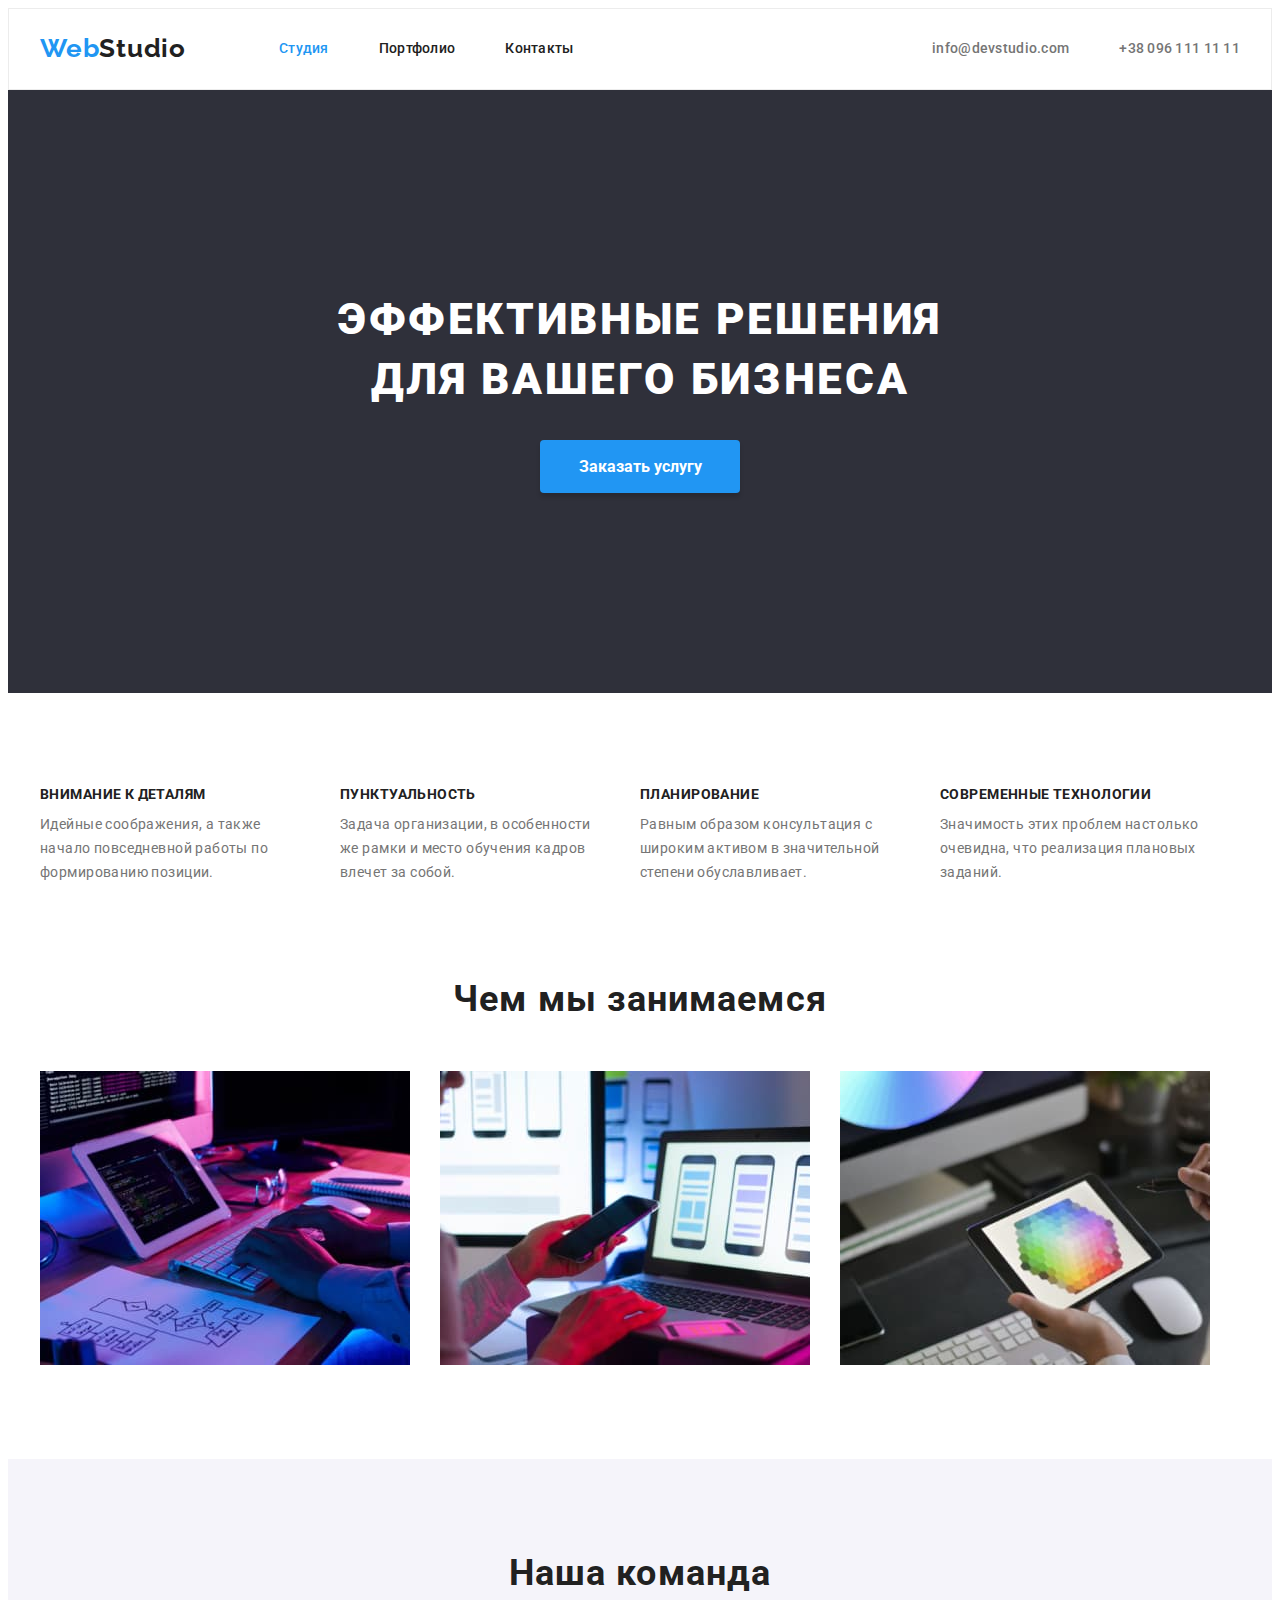
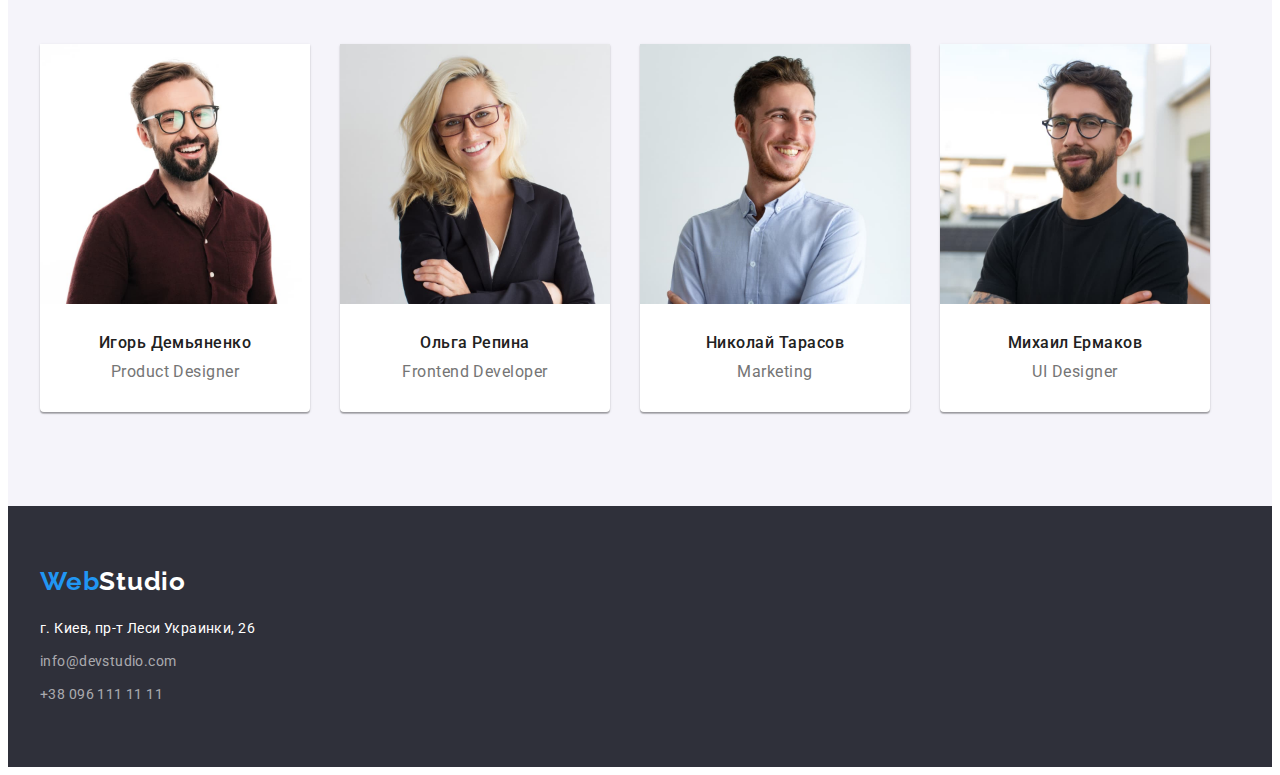
==== index.html @ cd7b4eb1 "добавила файлы прошлой работы" ====
<!DOCTYPE html>
<html lang="ru">
  <head>
    <meta charset="UTF-8" />
    <meta http-equiv="X-UA-Compatible" content="IE=edge" />
    <meta name="viewport" content="width=device-width, initial-scale=1.0" />
    <link rel="preconnect" href="https://fonts.googleapis.com" />
    <link rel="preconnect" href="https://fonts.gstatic.com" crossorigin />
    <link
      href="https://fonts.googleapis.com/css2?family=Raleway:wght@700&family=Roboto:wght@400;500;700;900&display=swap"
      rel="stylesheet"
    />
    <title>Document</title>
    <link
      rel="stylesheet"
      href="https://cdnjs.cloudflare.com/ajax/libs/modern-normalize/1.1.0/modern-normalize.min.css"
      integrity="sha512-wpPYUAdjBVSE4KJnH1VR1HeZfpl1ub8YT/NKx4PuQ5NmX2tKuGu6U/JRp5y+Y8XG2tV+wKQpNHVUX03MfMFn9Q=="
      crossorigin="anonymous"
      referrerpolicy="no-referrer"
    />
    <link rel="stylesheet" href="./css/style.css" />
  </head>
  <body>
    <!--шапка сайта-->
    <header class="header">
      <div class="container header-nav">
        <nav class="nav">
          <!-- logo-->
          <a class="logo link" href="./index.html" lang="en"
            >Web<span class="logo-accent">Studio</span></a
          >
          <!--navigation-->
          <ul class="header-item">
            <li class="header-list">
              <a href="./index.html" class="list-nav link current">Студия</a>
            </li>
            <li class="header-list">
              <a href="./portfolio.html" class="list-nav link">Портфолио</a>
            </li>
            <li class="header-list">
              <a href="" class="list-nav link">Контакты</a>
            </li>
          </ul>
        </nav>

        <!--contacts-->
        <ul class="contacts-nav">
          <li class="header-list">
            <a href="mailto:info@devstudio.com" class="header-mail link">info@devstudio.com</a>
          </li>
          <li class="header-list">
            <a href="tel:+380961111111" class="header-tel link">+38 096 111 11 11</a>
          </li>
        </ul>
      </div>
    </header>
    <main>
      <!--hero blok-->
      <section class="hero-section centered">
        <div class="container flex">
          <h1 class="hero-title">Эффективные решения для вашего бизнеса</h1>
          <button type="button" class="hero-btn">Заказать услугу</button>
        </div>
      </section>
      <!--specifics section-->

      <section class="section after-hero centered">
        <div class="container">
          <!--скрытый заголовок-->
          <h2 class="visually-hidden">Особенности</h2>

          <ul class="position-list">
            <li class="item-position">
              <h3 class="subject">Внимание к деталям</h3>
              <p class="text">
                Идейные соображения, а также начало повседневной работы по формированию позиции.
              </p>
            </li>
            <li class="item-position">
              <h3 class="subject">Пунктуальность</h3>
              <p class="text">
                Задача организации, в особенности же рамки и место обучения кадров влечет за собой.
              </p>
            </li>
            <li class="item-position">
              <h3 class="subject">Планирование</h3>
              <p class="text">
                Равным образом консультация с широким активом в значительной степени обуславливает.
              </p>
            </li>
            <li class="item-position">
              <h3 class="subject">Современные технологии</h3>
              <p class="text">
                Значимость этих проблем настолько очевидна, что реализация плановых заданий.
              </p>
            </li>
          </ul>
        </div>
      </section>

      <!-- what we do section-->
      <section class="what-do centered">
        <div class="container">
          <h2 class="heading">Чем мы занимаемся</h2>
          <ul class="position-list">
            <li class="pictures">
              <img src="./img/box1.jpg" alt="человек печатает на клавиатуре" width="370" />
            </li>
            <li class="pictures">
              <img
                src="./img/box2.jpg"
                alt="человек держит в руках телефон на фоне открытого ноутбука"
                width="370"
              />
            </li>
            <li class="pictures">
              <img
                src="./img/box3.jpg"
                alt="человек выбирает стилусом на планшете палитру цветов"
                width="370"
              />
            </li>
          </ul>
        </div>
      </section>
      <!--our team-->
      <section class="section team">
        <div class="container centered">
          <h2 class="team-title">Наша команда</h2>
          <ul class="list team-card">
            <li class="photo-card">
              <img src="./img/designer.jpg" alt="фото сотрудника Игорь Демьяненко" width="270" />
              <div class="team-blok">
                <h3 class="name-title">Игорь Демьяненко</h3>
                <p lang="en" class="profession">Product Designer</p>
              </div>
            </li>
            <li class="photo-card">
              <img src="./img/developer.jpg" alt="фото сотрудника Ольга Репина" width="270" />
              <div class="team-blok">
                <h3 class="name-title">Ольга Репина</h3>
                <p lang="en" class="profession">Frontend Developer</p>
              </div>
            </li>
            <li class="photo-card">
              <img src="./img/marketing.jpg" alt=" фото сотрудника Николай Тарасов" width="270" />
              <div class="team-blok">
                <h3 class="name-title">Николай Тарасов</h3>
                <p lang="en" class="profession">Marketing</p>
              </div>
            </li>
            <li class="photo-card">
              <img src="./img/uldesigner.jpg" alt="фото сотрудника" width="270" />
              <div class="team-blok">
                <h3 class="name-title">Михаил Ермаков</h3>
                <p lang="en" class="profession">UI Designer</p>
              </div>
            </li>
          </ul>
        </div>
      </section>
    </main>
    <!--подвал-->
    <footer class="footer">
      <div class="container logo-text">
        <!--logo-->
        <a class="logo link" href="./index.html" lang="en"
          >Web<span class="logo-footer">Studio</span></a
        >

        <!--ccontacts-->

        <address class="adress-item">
          <ul>
            <li class="adress">г. Киев, пр-т Леси Украинки, 26</li>
            <li class="mail">
              <a href="mailto:info@devstudio.com" class="link footer-mail">info@devstudio.com</a>
            </li>
            <li>
              <a href="tel:+380961111111" class="link footer-tel">+38 096 111 11 11</a>
            </li>
          </ul>
        </address>
      </div>
    </footer>
  </body>
</html>
---- css/style.css ----
:root {
  --main-color: #ffffff;
  --hero-color: #2f303a;
  --footer-color: #2f303a;
  --active-link-color: #2196f3;
  --first-btn-color: #2196f3;
  --second-btn-color: #f5f4fa;
  --title-color: #212121;
  --main-contente-color: #e5e5e5;
  --text-color: #757575;
}
body {
  font-family: Roboto, Raleway, sans-serif;
  color: #e5e5e5;
}
.list {
  padding: 0;
  margin: 0;
  list-style: none;
}
.link {
  text-decoration: none;
}
.visually-hidden {
  position: absolute;
  white-space: nowrap;
  width: 1px;
  height: 1px;
  overflow: hidden;
  border: 0;
  padding: 0;
  clip: rect(0 0 0 0);
  clip-path: inset(50%);
  margin: -1px;
}
ul {
  list-style-type: none;
  margin-top: 0;
  margin-bottom: 0;
  padding-left: 0;
}
.container {
  margin-left: auto;
  margin-right: auto;
  width: 1200px;
  padding-left: 15px;
  padding-right: 15px;
}
.centered {
  text-align: center;
}
.section {
  padding-top: 94px;
}
img {
  display: block;
  max-width: 100%;
  height: auto;
}
/*-------header styles-------*/
.logo {
  font-family: 'Raleway', sans-serif;
  font-style: normal;
  font-weight: 700;
  font-size: 26px;
  line-height: 1.19;
  letter-spacing: 0.03em;
  color: var(--active-link-color);
}
.header .logo {
  padding-top: 24px;
  padding-bottom: 25px;
}
.logo-accent {
  color: var(--title-color);
}

.header {
  background-color: var(--main-color);
  border: 1px solid #ececec;
}
.nav {
  display: flex;
  align-items: center;
}
.header-nav {
  display: flex;
  align-items: center;
}
.header-item {
  display: flex;
  margin-bottom: 0;
  padding: 0;
  margin-left: 93px;
}
.header-list .link {
  display: block;
  padding-top: 32px;
  padding-bottom: 32px;
}
.header-list:not(:last-child) {
  margin-right: 50px;
}

.list-nav {
  font-weight: 500;
  font-size: 14px;
  line-height: 1.14;
  letter-spacing: 0.02em;
  color: var(--title-color);
}
.list-nav:hover,
.list-nav:focus {
  color: var(--active-link-color);
}

.current {
  color: var(--active-link-color);
}
.contacts-nav {
  display: flex;
  padding: 0;
  margin-left: auto;
}

.header-tel,
.header-mail {
  font-weight: 500;
  font-size: 14px;
  line-height: 1.14;
  letter-spacing: 0.02em;
  color: var(--text-color);
}
.header-tel:hover,
.header-tel:focus {
  color: var(--active-link-color);
}

.header-mail:hover,
.header-mail:focus {
  color: var(--active-link-color);
}

/*----hero styles-------*/
.hero-section {
  text-align: center;
  background-color: var(--hero-color);
  padding: 200px 0;
}
.container.flex {
  background-color: #2f303a;
  width: 696px;
}
.hero-title {
  margin-top: 0;
  margin-bottom: 30px;
  width: 696px;
  font-weight: 900;
  font-size: 44px;
  line-height: 1.36;
  letter-spacing: 0.06em;
  text-transform: uppercase;
  color: var(--main-color);
}
.hero-btn {
  font-family: inherit;
  font-weight: 700;
  font-size: 16px;
  line-height: 1.85;
  color: var(--main-color);
  cursor: pointer;
  background: var(--first-btn-color);
  border-color: transparent;
  box-shadow: 0px 4px 4px rgba(0, 0, 0, 0.15);
  border-radius: 4px;
  padding: 10px 32px;
  min-width: 200px;
}

.hero-btn:hover,
.hero-btn:focus {
  background: #188ce8;
  box-shadow: 0px 4px 4px rgba(0, 0, 0, 0.15);
  border-radius: 4px;
}

/*---------specifics section--------*/

.hidden {
  visibility: hidden;
  margin-top: 0;
}

.after-hero {
  padding-top: 94px;
  padding-bottom: 94px;
}
.what-do {
  padding-bottom: 94px;
}
.position-list {
  margin-bottom: 0;
  display: flex;
}
.pictures {
  margin-right: 30px;
}
.pictures:nth-child(3n) {
  margin-right: 0;
}

.item-position {
  text-align: left;
  width: 270px;
  margin-right: 30px;
}
.item-position:nth-child(4n) {
  margin-right: 0;
}

.subject {
  margin-top: 0;
  margin-bottom: 10px;
  font-weight: 700;
  font-size: 14px;
  line-height: 1.14;
  letter-spacing: 0.03em;
  text-transform: uppercase;
  color: var(--title-color);
}
.text {
  font-size: 14px;
  line-height: 1.71;
  letter-spacing: 0.03em;
  color: var(--text-color);

  margin: 0;
}
/*------what we do section------*/
.what-do {
}
.heading {
  margin-top: 0;
  margin-bottom: 50px;
  font-weight: 700;
  font-size: 36px;
  line-height: 1.16;
  text-align: center;
  letter-spacing: 0.03em;
  color: var(--title-color);
}
/*----------our team section--------*/
.team {
  background-color: var(--second-btn-color);
  padding-top: 94px;
  padding-bottom: 94px;
}

.team-card {
  display: flex;
}
.photo-card {
  margin-right: 30px;
  background-color: var(--main-color);
  box-shadow: 0px 1px 3px rgba(0, 0, 0, 0.12), 0px 1px 1px rgba(0, 0, 0, 0.14),
    0px 2px 1px rgba(0, 0, 0, 0.2);
  border-radius: 0px 0px 4px 4px;
}

.photo-card:nth-child(4n) {
  margin-right: 0;
}

.team-title {
  margin-top: 0;
  margin-bottom: 50px;
  font-weight: 700;
  font-size: 36px;
  line-height: 1.16;
  text-align: center;
  letter-spacing: 0.03em;
  color: var(--title-color);
}
.team-blok {
  padding: 30px;
}
.name-title {
  font-weight: 500;
  font-size: 16px;
  line-height: 1.18;
  text-align: center;
  letter-spacing: 0.03em;
  color: var(--title-color);
  margin: 0;
  margin-bottom: 10px;
}
.profession {
  font-size: 16px;
  line-height: 1.18;
  text-align: center;
  letter-spacing: 0.03em;
  color: var(--text-color);
  margin: 0;
}

/*portfolio*/

.portfolio {
  padding-bottom: 94px;
}

/*-------portfolio-btn-------*/
.btn-portfolio {
  font-family: inherit;
  font-weight: 500;
  font-size: 16px;
  line-height: 1.62;
  text-align: center;
  border-color: transparent;
  letter-spacing: 0.03em;
  color: var(--title-color);
  background-color: var(--second-btn-color);
  cursor: pointer;
  border-radius: 4px;
  padding: 6px 22px;
  display: inline-block;
}
.btn-portfolio:hover,
.btn-portfolio:focus {
  color: var(--main-color);
  background-color: var(--first-btn-color);
}

.btn-list {
  justify-content: center;
  display: flex;
  margin-bottom: 50px;
  padding: 0;
}

.item-btn {
  margin-right: 8px;
}
.item-btn:nth-child(5n) {
  margin-right: 0;
}

.btn-list .current {
  background: #2196f3;
  color: var(--main-color);
  box-shadow: 0px 3px 1px rgba(0, 0, 0, 0.1), 0px 1px 2px rgba(0, 0, 0, 0.08),
    0px 2px 2px rgba(0, 0, 0, 0.12);
  border-radius: 4px;
}
.portfolio-cards {
  display: flex;
  flex-wrap: wrap;
  background-color: var(--main-color);
}
.item-portfolio {
  text-align: left;
  width: 370px;
  margin-right: 30px;
  margin-bottom: 30px;
}
.item-portfolio:nth-last-child(-n + 3) {
  margin-bottom: 0;
}

.item-portfolio:nth-child(3n) {
  margin-right: 0;
}

.meta-blok {
  padding: 20px 24px;
  border-right: 1px solid #eeeeee;
  border-bottom: 1px solid #eeeeee;
  border-left: 1px solid #eeeeee;
}

.cards-item {
  font-weight: 700;
  font-size: 18px;
  line-height: 2;
  letter-spacing: 0.06em;
  color: var(--title-color);
  margin: 0;
}

.cards-text {
  font-size: 16px;
  line-height: 1.88;
  letter-spacing: 0.03em;
  color: var(--text-color);
  margin: 0;
}

/*--------footer----------*/
.footer {
  background-color: var(--footer-color);
  padding-top: 60px;
  padding-bottom: 60px;
}

.adress-item {
  font-style: normal;
  margin-top: 20px;
}

.logo-footer {
  color: var(--main-color);
}
.adress {
  font-size: 14px;
  line-height: 1.71;
  letter-spacing: 0.03em;
  color: var(--main-color);
  margin-bottom: 9px;
}
.footer-mail {
  font-size: 14px;
  line-height: 1.71;
  letter-spacing: 0.03em;
  color: rgba(255, 255, 255, 0.6);
}
.mail {
  margin-bottom: 9px;
}
.footer-tel {
  font-size: 14px;
  line-height: 1.71;
  letter-spacing: 0.03em;
  color: rgba(255, 255, 255, 0.6);
}
.footer-tel:hover,
.footer-tel:focus {
  color: var(--active-link-color);
}
.footer-mail:hover,
.footer-mail:focus {
  color: var(--active-link-color);
}
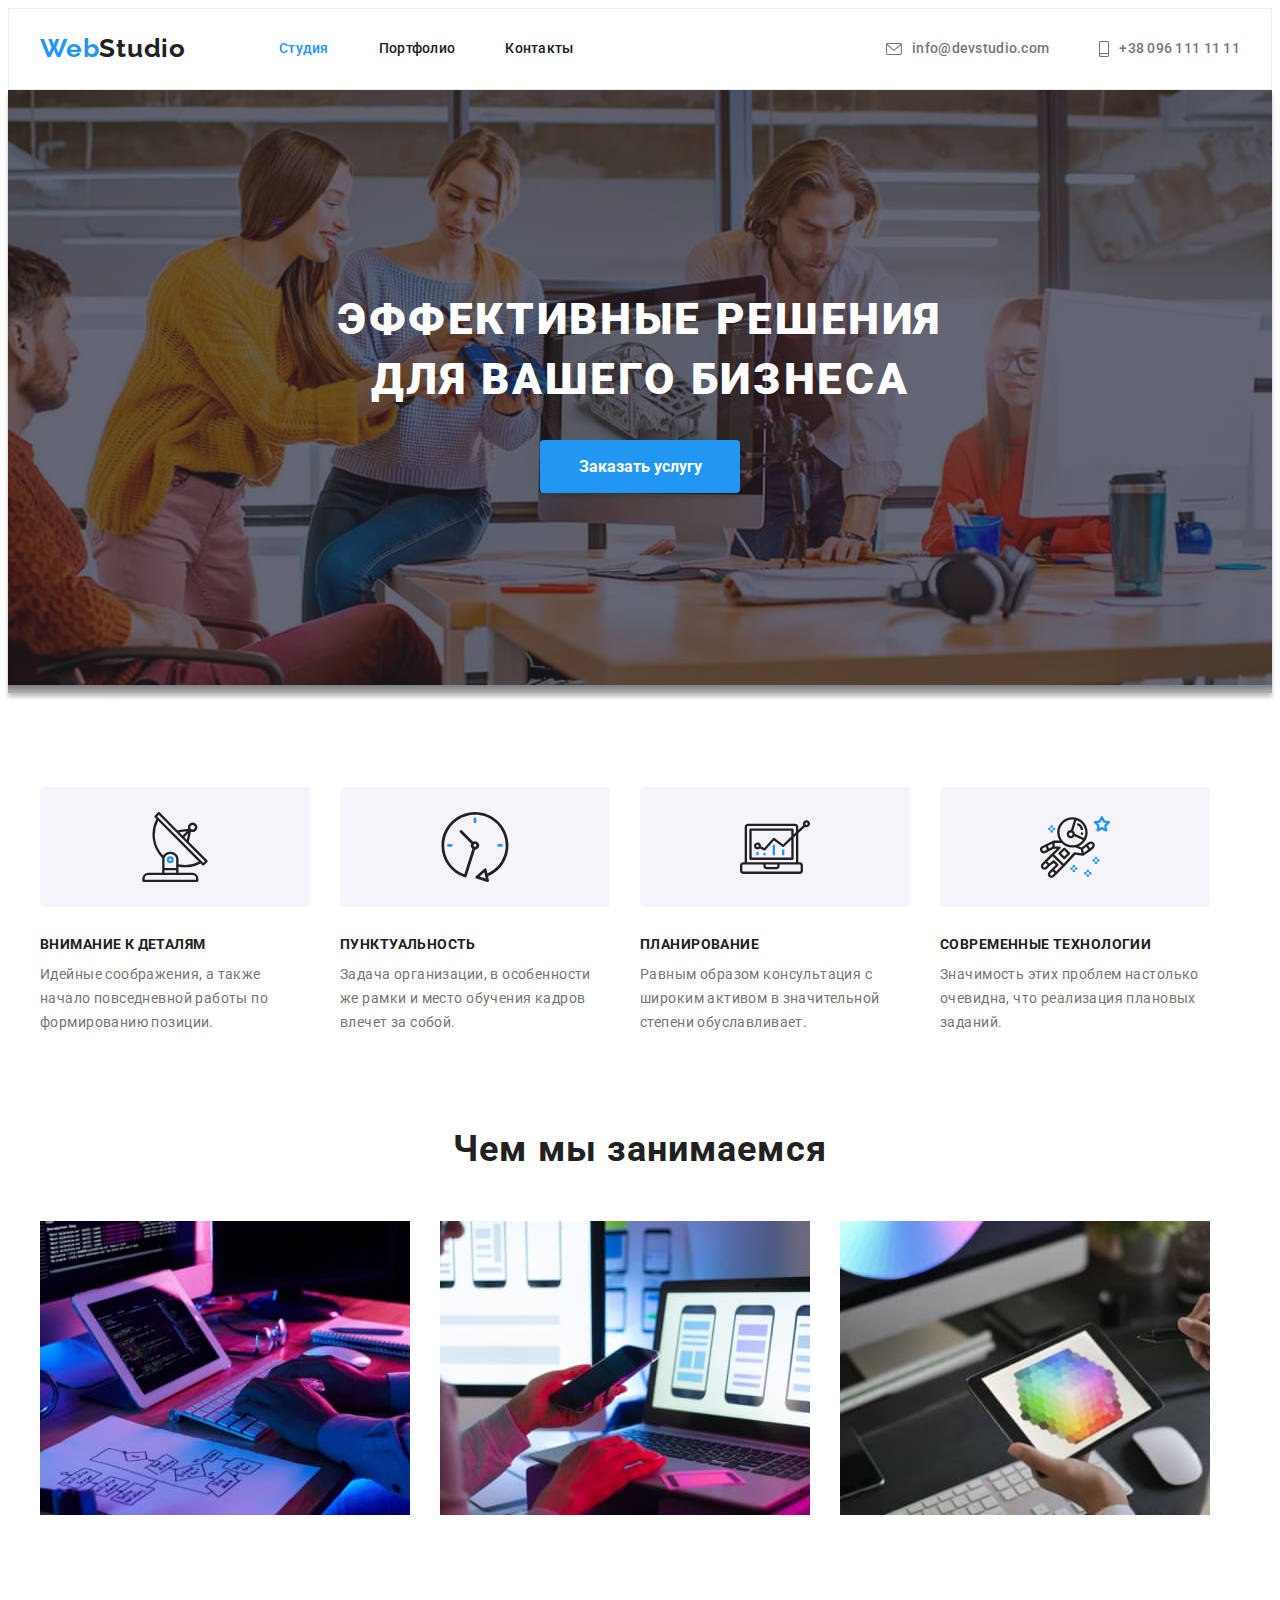
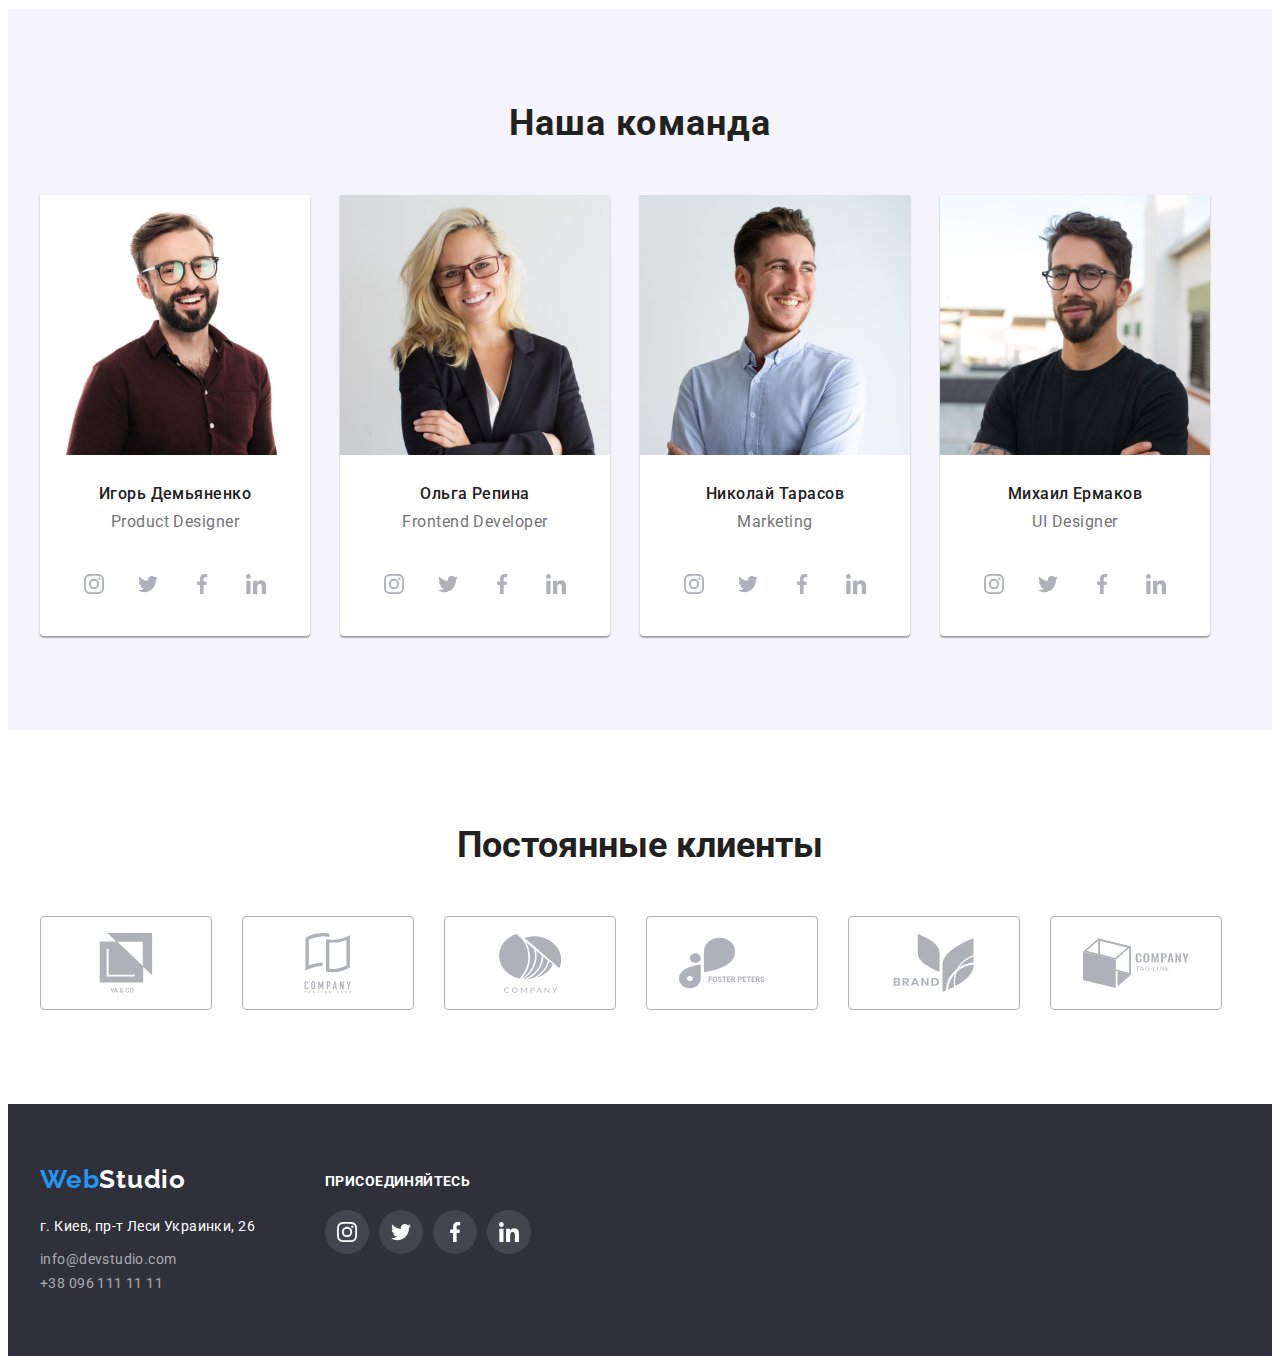
==== commit 3e8b3ffd: "добавила и стилизировала иконки" ====
--- a/index.html
+++ b/index.html
@@ -46,10 +46,20 @@
         <!--contacts-->
         <ul class="contacts-nav">
           <li class="header-list">
-            <a href="mailto:info@devstudio.com" class="header-mail link">info@devstudio.com</a>
+            <a href="mailto:info@devstudio.com" class="header-mail link">
+              <svg class="icon mail" width="16" height="12">
+                <use href="./img/icons.svg#icon-mail"></use>
+              </svg>
+              info@devstudio.com</a
+            >
           </li>
           <li class="header-list">
-            <a href="tel:+380961111111" class="header-tel link">+38 096 111 11 11</a>
+            <a href="tel:+380961111111" class="header-tel link">
+              <svg class="icon phone" width="10" height="16">
+                <use href="./img/icons.svg#icon-phone"></use>
+              </svg>
+              +38 096 111 11 11</a
+            >
           </li>
         </ul>
       </div>
@@ -71,24 +81,44 @@
 
           <ul class="position-list">
             <li class="item-position">
+              <div class="features-thumb">
+                <svg class="features-icon" width="70" height="70">
+                  <use href="./img/icons.svg#icon-antenna"></use>
+                </svg>
+              </div>
               <h3 class="subject">Внимание к деталям</h3>
               <p class="text">
                 Идейные соображения, а также начало повседневной работы по формированию позиции.
               </p>
             </li>
             <li class="item-position">
+              <div class="features-thumb">
+                <svg class="features-icon" width="70" height="70">
+                  <use href="./img/icons.svg#icon-clock"></use>
+                </svg>
+              </div>
               <h3 class="subject">Пунктуальность</h3>
               <p class="text">
                 Задача организации, в особенности же рамки и место обучения кадров влечет за собой.
               </p>
             </li>
             <li class="item-position">
+              <div class="features-thumb">
+                <svg class="features-icon" width="70" height="70">
+                  <use href="./img/icons.svg#icon-diagram"></use>
+                </svg>
+              </div>
               <h3 class="subject">Планирование</h3>
               <p class="text">
                 Равным образом консультация с широким активом в значительной степени обуславливает.
               </p>
             </li>
             <li class="item-position">
+              <div class="features-thumb">
+                <svg class="features-icon" width="70" height="70">
+                  <use href="./img/icons.svg#icon-astronaut"></use>
+                </svg>
+              </div>
               <h3 class="subject">Современные технологии</h3>
               <p class="text">
                 Значимость этих проблем настолько очевидна, что реализация плановых заданий.
@@ -134,6 +164,38 @@
                 <h3 class="name-title">Игорь Демьяненко</h3>
                 <p lang="en" class="profession">Product Designer</p>
               </div>
+              <div class="team-social">
+                <ul class="icon-list">
+                  <li class="icon-link">
+                    <a class="link-icon" href="">
+                      <svg class="team-icon">
+                        <use href="./img/icons.svg#icon-instagram"></use>
+                      </svg>
+                    </a>
+                  </li>
+                  <li class="icon-link">
+                    <a class="link-icon" href="">
+                      <svg class="team-icon">
+                        <use href="./img/icons.svg#icon-twitter"></use>
+                      </svg>
+                    </a>
+                  </li>
+                  <li class="icon-link">
+                    <a class="link-icon" href="">
+                      <svg class="team-icon">
+                        <use href="./img/icons.svg#icon-facebook"></use>
+                      </svg>
+                    </a>
+                  </li>
+                  <li class="icon-link">
+                    <a class="link-icon" href="">
+                      <svg class="team-icon">
+                        <use href="./img/icons.svg#icon-linkedin"></use>
+                      </svg>
+                    </a>
+                  </li>
+                </ul>
+              </div>
             </li>
             <li class="photo-card">
               <img src="./img/developer.jpg" alt="фото сотрудника Ольга Репина" width="270" />
@@ -141,12 +203,77 @@
                 <h3 class="name-title">Ольга Репина</h3>
                 <p lang="en" class="profession">Frontend Developer</p>
               </div>
+              <div class="team-social">
+                <ul class="icon-list">
+                  <li class="icon-link">
+                    <a class="link-icon" href="">
+                      <svg class="team-icon">
+                        <use href="./img/icons.svg#icon-instagram"></use>
+                      </svg>
+                    </a>
+                  </li>
+                  <li class="icon-link">
+                    <a class="link-icon" href="">
+                      <svg class="team-icon">
+                        <use href="./img/icons.svg#icon-twitter"></use>
+                      </svg>
+                    </a>
+                  </li>
+                  <li class="icon-link">
+                    <a class="link-icon" href="">
+                      <svg class="team-icon">
+                        <use href="./img/icons.svg#icon-facebook"></use>
+                      </svg>
+                    </a>
+                  </li>
+                  <li class="icon-link">
+                    <a class="link-icon" href="">
+                      <svg class="team-icon">
+                        <use href="./img/icons.svg#icon-linkedin"></use>
+                      </svg>
+                    </a>
+                  </li>
+                </ul>
+              </div>
             </li>
             <li class="photo-card">
+              <div class="team-content"></div>
               <img src="./img/marketing.jpg" alt=" фото сотрудника Николай Тарасов" width="270" />
               <div class="team-blok">
                 <h3 class="name-title">Николай Тарасов</h3>
                 <p lang="en" class="profession">Marketing</p>
+              </div>
+              <div class="team-social">
+                <ul class="icon-list">
+                  <li class="icon-link">
+                    <a class="link-icon" href="">
+                      <svg class="team-icon">
+                        <use href="./img/icons.svg#icon-instagram"></use>
+                      </svg>
+                    </a>
+                  </li>
+                  <li class="icon-link">
+                    <a class="link-icon" href="">
+                      <svg class="team-icon">
+                        <use href="./img/icons.svg#icon-twitter"></use>
+                      </svg>
+                    </a>
+                  </li>
+                  <li class="icon-link">
+                    <a class="link-icon" href="">
+                      <svg class="team-icon">
+                        <use href="./img/icons.svg#icon-facebook"></use>
+                      </svg>
+                    </a>
+                  </li>
+                  <li class="icon-link">
+                    <a class="link-icon" href="">
+                      <svg class="team-icon">
+                        <use href="./img/icons.svg#icon-linkedin"></use>
+                      </svg>
+                    </a>
+                  </li>
+                </ul>
               </div>
             </li>
             <li class="photo-card">
@@ -155,6 +282,90 @@
                 <h3 class="name-title">Михаил Ермаков</h3>
                 <p lang="en" class="profession">UI Designer</p>
               </div>
+              <div class="team-social">
+                <ul class="icon-list">
+                  <li class="icon-link">
+                    <a class="link-icon" href="">
+                      <svg class="team-icon">
+                        <use href="./img/icons.svg#icon-instagram"></use>
+                      </svg>
+                    </a>
+                  </li>
+                  <li class="icon-link">
+                    <a class="link-icon" href="">
+                      <svg class="team-icon">
+                        <use href="./img/icons.svg#icon-twitter"></use>
+                      </svg>
+                    </a>
+                  </li>
+                  <li class="icon-link">
+                    <a class="link-icon" href="">
+                      <svg class="team-icon">
+                        <use href="./img/icons.svg#icon-facebook"></use>
+                      </svg>
+                    </a>
+                  </li>
+                  <li class="icon-link">
+                    <a class="link-icon" href="">
+                      <svg class="team-icon">
+                        <use href="./img/icons.svg#icon-linkedin"></use>
+                      </svg>
+                    </a>
+                  </li>
+                </ul>
+              </div>
+            </li>
+          </ul>
+        </div>
+      </section>
+      <!--Clients-->
+      <section class="clients">
+        <div class="container">
+          <h2 class="section-title">Постоянные клиенты</h2>
+          <ul class="clients-list">
+            <li class="clients-item">
+              <a class="clients-link" href="">
+                <svg class="clients-logo">
+                  <use href="./img/icons.svg#icon-ya"></use>
+                </svg>
+              </a>
+            </li>
+            <li class="clients-item">
+              <a class="clients-link" href="">
+                <svg class="clients-logo">
+                  <use href="./img/icons.svg#icon-taglinehere"></use>
+                </svg>
+              </a>
+            </li>
+            <li class="clients-item">
+              <a class="clients-link" href="">
+                <svg class="clients-logo">
+                  <use href="./img/icons.svg#icon-company"></use>
+                </svg>
+              </a>
+            </li>
+            <li class="clients-item">
+              <div class="clients-thumb">
+                <a class="clients-link" href="">
+                  <svg class="clients-logo">
+                    <use href="./img/icons.svg#icon-foster"></use>
+                  </svg>
+                </a>
+              </div>
+            </li>
+            <li class="clients-item">
+              <a class="clients-link" href="">
+                <svg class="clients-logo">
+                  <use href="./img/icons.svg#icon-brand"></use>
+                </svg>
+              </a>
+            </li>
+            <li class="clients-item">
+              <a class="clients-link" href="">
+                <svg class="clients-logo">
+                  <use href="./img/icons.svg#icon-tagline"></use>
+                </svg>
+              </a>
             </li>
           </ul>
         </div>
@@ -164,23 +375,58 @@
     <footer class="footer">
       <div class="container logo-text">
         <!--logo-->
-        <a class="logo link" href="./index.html" lang="en"
-          >Web<span class="logo-footer">Studio</span></a
-        >
-
-        <!--ccontacts-->
-
-        <address class="adress-item">
-          <ul>
-            <li class="adress">г. Киев, пр-т Леси Украинки, 26</li>
-            <li class="mail">
-              <a href="mailto:info@devstudio.com" class="link footer-mail">info@devstudio.com</a>
-            </li>
-            <li>
-              <a href="tel:+380961111111" class="link footer-tel">+38 096 111 11 11</a>
-            </li>
-          </ul>
-        </address>
+        <div class="adress-container">
+          <a class="logo link" href="./index.html" lang="en"
+            >Web<span class="logo-footer">Studio</span></a
+          >
+
+          <!--ccontacts-->
+
+          <address class="adress-item">
+            <ul>
+              <li class="adress">г. Киев, пр-т Леси Украинки, 26</li>
+              <li class="mail">
+                <a href="mailto:info@devstudio.com" class="link footer-mail">info@devstudio.com</a>
+              </li>
+              <li>
+                <a href="tel:+380961111111" class="link footer-tel">+38 096 111 11 11</a>
+              </li>
+            </ul>
+          </address>
+        </div>
+        <div class="join">
+          <h1 class="join-title">Присоединяйтесь</h1>
+          <ul class="social">
+            <li class="social-item">
+              <a class="social-link" href="">
+                <svg class="social-icon">
+                  <use href="./img/icons.svg#icon-instagram"></use>
+                </svg>
+              </a>
+            </li>
+            <li class="social-item">
+              <a class="social-link" href="">
+                <svg class="social-icon">
+                  <use href="./img/icons.svg#icon-twitter"></use>
+                </svg>
+              </a>
+            </li>
+            <li class="social-item">
+              <a class="social-link" href="">
+                <svg class="social-icon">
+                  <use href="./img/icons.svg#icon-facebook"></use>
+                </svg>
+              </a>
+            </li>
+            <li class="social-item">
+              <a class="social-link" href="">
+                <svg class="social-icon">
+                  <use href="./img/icons.svg#icon-linkedin"></use>
+                </svg>
+              </a>
+            </li>
+          </ul>
+        </div>
       </div>
     </footer>
   </body>
--- a/css/style.css
+++ b/css/style.css
@@ -83,10 +83,12 @@
   display: flex;
   align-items: center;
 }
+
 .header-nav {
   display: flex;
   align-items: center;
 }
+
 .header-item {
   display: flex;
   margin-bottom: 0;
@@ -94,7 +96,7 @@
   margin-left: 93px;
 }
 .header-list .link {
-  display: block;
+  display: flex;
   padding-top: 32px;
   padding-bottom: 32px;
 }
@@ -117,10 +119,20 @@
 .current {
   color: var(--active-link-color);
 }
+
 .contacts-nav {
   display: flex;
-  padding: 0;
   margin-left: auto;
+}
+.header-list {
+  align-items: center;
+}
+
+.icon {
+  margin-bottom: 0;
+  margin-right: 10px;
+  fill: currentColor;
+  align-self: center;
 }
 
 .header-tel,
@@ -131,6 +143,7 @@
   letter-spacing: 0.02em;
   color: var(--text-color);
 }
+
 .header-tel:hover,
 .header-tel:focus {
   color: var(--active-link-color);
@@ -144,11 +157,19 @@
 /*----hero styles-------*/
 .hero-section {
   text-align: center;
-  background-color: var(--hero-color);
+  background-color: #c4c4c4;
+  background-image: linear-gradient(to right, rgba(47, 48, 58, 0.4), rgba(47, 48, 58, 0.4)),
+    url(../img/working.jpg);
+  background-size: cover;
+  background-position: center;
+  background-repeat: no-repeat;
+  margin-left: auto;
+  margin-right: auto;
+  max-width: 1600px;
   padding: 200px 0;
+  box-shadow: 0px 4px 4px rgba(0, 0, 0, 0.25);
 }
 .container.flex {
-  background-color: #2f303a;
   width: 696px;
 }
 .hero-title {
@@ -195,18 +216,10 @@
   padding-top: 94px;
   padding-bottom: 94px;
 }
-.what-do {
-  padding-bottom: 94px;
-}
+
 .position-list {
   margin-bottom: 0;
   display: flex;
-}
-.pictures {
-  margin-right: 30px;
-}
-.pictures:nth-child(3n) {
-  margin-right: 0;
 }
 
 .item-position {
@@ -217,6 +230,15 @@
 .item-position:nth-child(4n) {
   margin-right: 0;
 }
+.features-thumb {
+  display: flex;
+  height: 120px;
+  margin-bottom: 30px;
+  background-color: var(--second-btn-color);
+  border-radius: 4px;
+  justify-content: center;
+  align-items: center;
+}
 
 .subject {
   margin-top: 0;
@@ -238,6 +260,7 @@
 }
 /*------what we do section------*/
 .what-do {
+  padding-bottom: 94px;
 }
 .heading {
   margin-top: 0;
@@ -248,6 +271,12 @@
   text-align: center;
   letter-spacing: 0.03em;
   color: var(--title-color);
+}
+.pictures {
+  margin-right: 30px;
+}
+.pictures:nth-child(3n) {
+  margin-right: 0;
 }
 /*----------our team section--------*/
 .team {
@@ -302,6 +331,83 @@
   color: var(--text-color);
   margin: 0;
 }
+.icon-list {
+  display: flex;
+  margin-bottom: 30px;
+  margin-left: 32px;
+  margin-right: 32px;
+}
+.icon-list .icon-link + .icon-link {
+  margin-left: 10px;
+}
+
+.link-icon {
+  display: flex;
+  justify-content: center;
+  align-items: center;
+  width: 44px;
+  height: 44px;
+  background-color: var(--white-color);
+  border-radius: 50%;
+  transition: background-color 250ms cubic-bezier(0.4, 0, 0.2, 1),
+    color 250ms cubic-bezier(0.4, 0, 0.2, 1);
+}
+
+.link-icon:hover {
+  background-color: var(--active-link-color);
+}
+.team-icon {
+  width: 20px;
+  height: 20px;
+  fill: #afb1b8;
+}
+.icon-list .link-icon:hover .team-icon {
+  fill: var(--main-color);
+}
+
+/*-----clients section----------*/
+.section-title {
+  color: var(--title-color);
+  margin-top: 0;
+  margin-bottom: 50px;
+  font-weight: 700;
+  font-size: 36px;
+  line-height: 1.17;
+  text-align: center;
+}
+
+.clients {
+  padding-top: 94px;
+  padding-bottom: 94px;
+}
+.clients-list {
+  display: flex;
+}
+.clients-link {
+  display: flex;
+  justify-content: center;
+  align-items: center;
+  width: 170px;
+  height: 92px;
+  border: 1px solid #afb1b8;
+  border-radius: 4px;
+  transition: color 250ms cubic-bezier(0.4, 0, 0.2, 1);
+}
+
+.clients-link:hover {
+  border: 1px solid var(--active-link-color);
+}
+.clients-item:not(:last-child) {
+  margin-right: 30px;
+}
+.clients-logo {
+  width: 106px;
+  height: 60px;
+  fill: #afb1b8;
+}
+.clients-list .clients-link:hover .clients-logo {
+  fill: var(--active-link-color);
+}
 
 /*portfolio*/
 
@@ -329,6 +435,9 @@
 .btn-portfolio:focus {
   color: var(--main-color);
   background-color: var(--first-btn-color);
+  box-shadow: 0px 3px 1px rgba(0, 0, 0, 0.1), 0px 1px 2px rgba(0, 0, 0, 0.08),
+    0px 2px 2px rgba(0, 0, 0, 0.12);
+  border-radius: 4px;
 }
 
 .btn-list {
@@ -362,6 +471,11 @@
   width: 370px;
   margin-right: 30px;
   margin-bottom: 30px;
+  cursor: pointer;
+}
+.item-portfolio:hover {
+  box-shadow: 0px 1px 1px rgba(0, 0, 0, 0.12), 0px 4px 4px rgba(0, 0, 0, 0.06),
+    1px 4px 6px rgba(0, 0, 0, 0.16);
 }
 .item-portfolio:nth-last-child(-n + 3) {
   margin-bottom: 0;
@@ -397,11 +511,14 @@
 
 /*--------footer----------*/
 .footer {
+  display: flex;
   background-color: var(--footer-color);
   padding-top: 60px;
   padding-bottom: 60px;
 }
-
+.adress-container {
+  margin-right: 70px;
+}
 .adress-item {
   font-style: normal;
   margin-top: 20px;
@@ -423,9 +540,7 @@
   letter-spacing: 0.03em;
   color: rgba(255, 255, 255, 0.6);
 }
-.mail {
-  margin-bottom: 9px;
-}
+
 .footer-tel {
   font-size: 14px;
   line-height: 1.71;
@@ -440,3 +555,47 @@
 .footer-mail:focus {
   color: var(--active-link-color);
 }
+.logo-text {
+  display: flex;
+}
+
+/*--------join-footer---------*/
+
+.join-title {
+  margin-bottom: 20px;
+  font-weight: 700;
+  font-size: 14px;
+  line-height: 1.14;
+  letter-spacing: 0.03em;
+  text-transform: uppercase;
+  color: var(--main-color);
+}
+.footer-blocks {
+  align-items: baseline;
+}
+.social {
+  display: flex;
+}
+.social .social-item + .social-item {
+  margin-left: 10px;
+}
+.social-link {
+  display: flex;
+  justify-content: center;
+  align-items: center;
+  width: 44px;
+  height: 44px;
+  background-color: rgba(255, 255, 255, 0.1);
+  border-radius: 50%;
+  transition: background-color 250ms cubic-bezier(0.4, 0, 0.2, 1),
+    color 250ms cubic-bezier(0.4, 0, 0.2, 1);
+}
+
+.social-link:hover {
+  background-color: var(--active-link-color);
+}
+.social-icon {
+  width: 20px;
+  height: 20px;
+  fill: var(--main-color);
+}
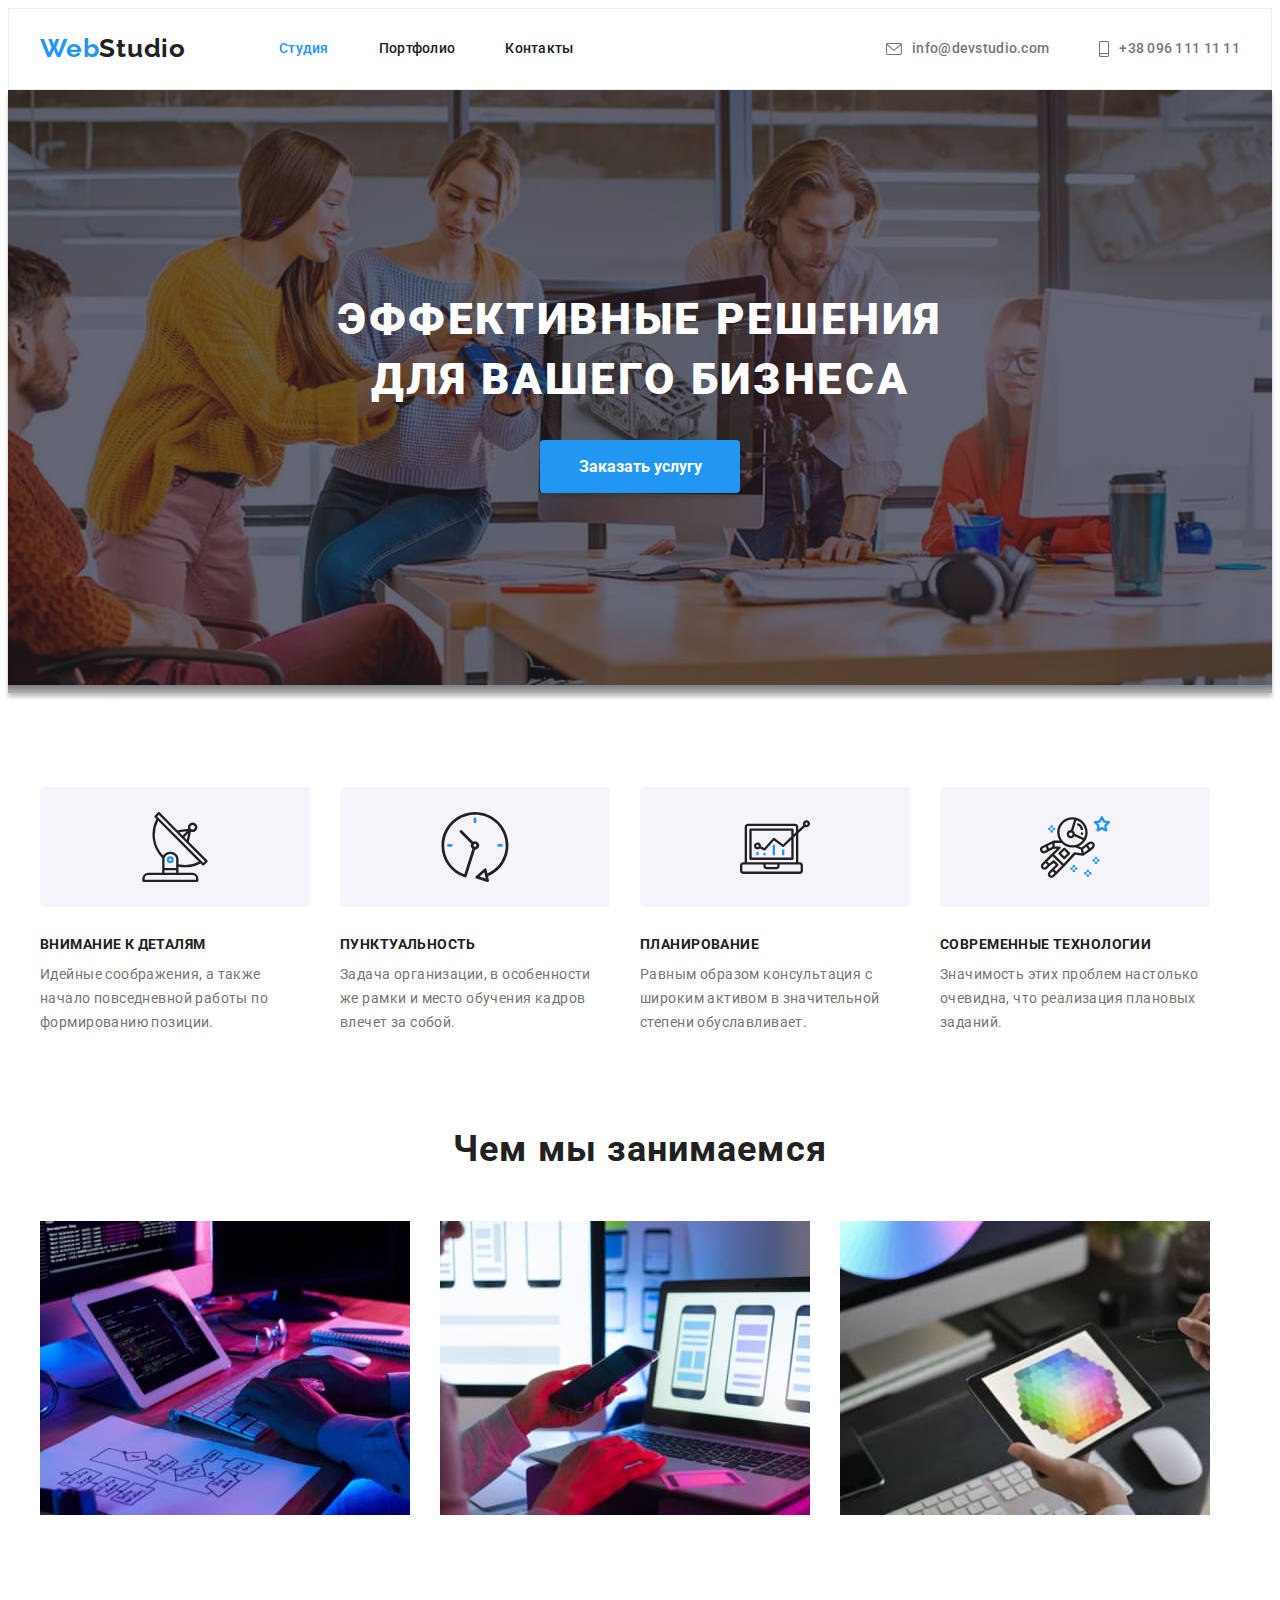
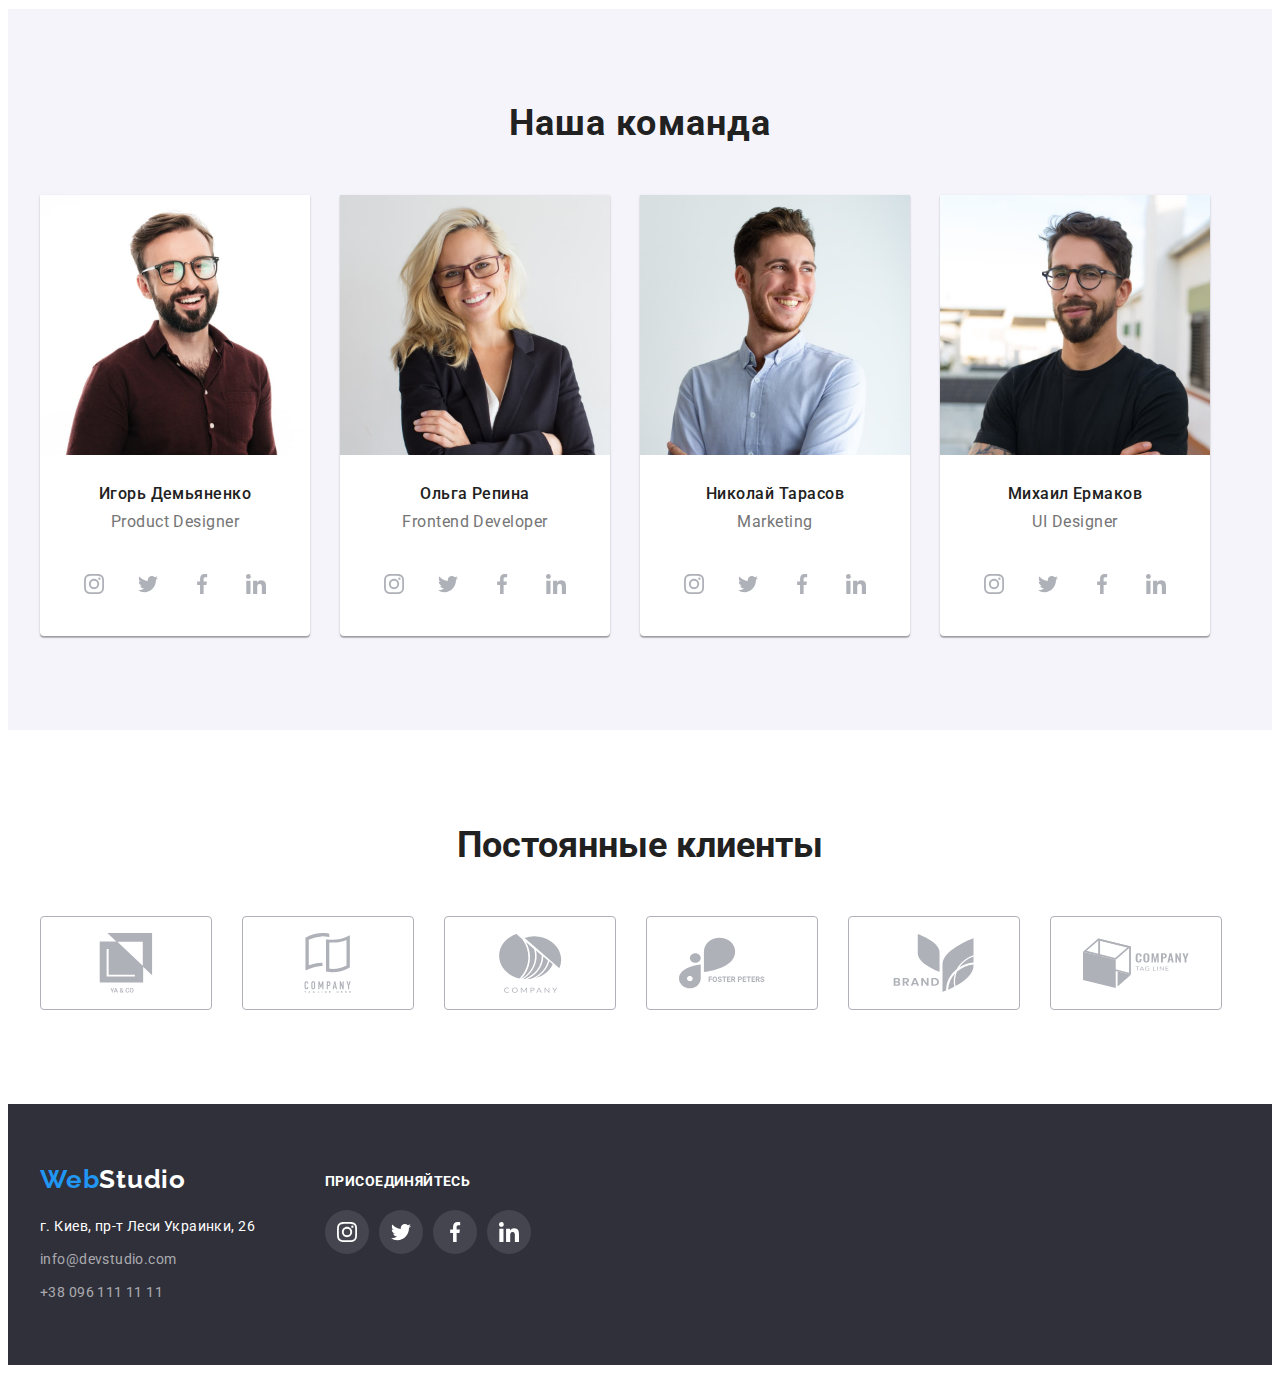
==== commit 474c33d6: "добавила фокус для svg элементов" ====
--- a/index.html
+++ b/index.html
@@ -385,7 +385,7 @@
           <address class="adress-item">
             <ul>
               <li class="adress">г. Киев, пр-т Леси Украинки, 26</li>
-              <li class="mail">
+              <li class="mail-adress">
                 <a href="mailto:info@devstudio.com" class="link footer-mail">info@devstudio.com</a>
               </li>
               <li>
--- a/css/style.css
+++ b/css/style.css
@@ -356,6 +356,9 @@
 .link-icon:hover {
   background-color: var(--active-link-color);
 }
+.link-icon:focus {
+  background-color: var(--active-link-color);
+}
 .team-icon {
   width: 20px;
   height: 20px;
@@ -364,6 +367,9 @@
 .icon-list .link-icon:hover .team-icon {
   fill: var(--main-color);
 }
+.icon-list .link-icon:focus .team-icon {
+  fill: var(--main-color);
+}
 
 /*-----clients section----------*/
 .section-title {
@@ -385,6 +391,7 @@
 }
 .clients-link {
   display: flex;
+  outline: transparent;
   justify-content: center;
   align-items: center;
   width: 170px;
@@ -397,6 +404,11 @@
 .clients-link:hover {
   border: 1px solid var(--active-link-color);
 }
+.clients-link:focus {
+  border: 1px solid var(--active-link-color);
+  border-radius: 4px;
+}
+
 .clients-item:not(:last-child) {
   margin-right: 30px;
 }
@@ -406,6 +418,10 @@
   fill: #afb1b8;
 }
 .clients-list .clients-link:hover .clients-logo {
+  fill: var(--active-link-color);
+}
+
+.clients-list .clients-link:focus .clients-logo {
   fill: var(--active-link-color);
 }
 
@@ -461,6 +477,10 @@
     0px 2px 2px rgba(0, 0, 0, 0.12);
   border-radius: 4px;
 }
+.portfolio-link {
+  display: block;
+  text-decoration: none;
+}
 .portfolio-cards {
   display: flex;
   flex-wrap: wrap;
@@ -473,7 +493,11 @@
   margin-bottom: 30px;
   cursor: pointer;
 }
-.item-portfolio:hover {
+.portfolio-link:hover {
+  box-shadow: 0px 1px 1px rgba(0, 0, 0, 0.12), 0px 4px 4px rgba(0, 0, 0, 0.06),
+    1px 4px 6px rgba(0, 0, 0, 0.16);
+}
+.portfolio-link:focus {
   box-shadow: 0px 1px 1px rgba(0, 0, 0, 0.12), 0px 4px 4px rgba(0, 0, 0, 0.06),
     1px 4px 6px rgba(0, 0, 0, 0.16);
 }
@@ -539,6 +563,9 @@
   line-height: 1.71;
   letter-spacing: 0.03em;
   color: rgba(255, 255, 255, 0.6);
+}
+.mail-adress {
+  margin-bottom: 9px;
 }
 
 .footer-tel {
@@ -594,6 +621,9 @@
 .social-link:hover {
   background-color: var(--active-link-color);
 }
+.social-link:focus {
+  background-color: var(--active-link-color);
+}
 .social-icon {
   width: 20px;
   height: 20px;
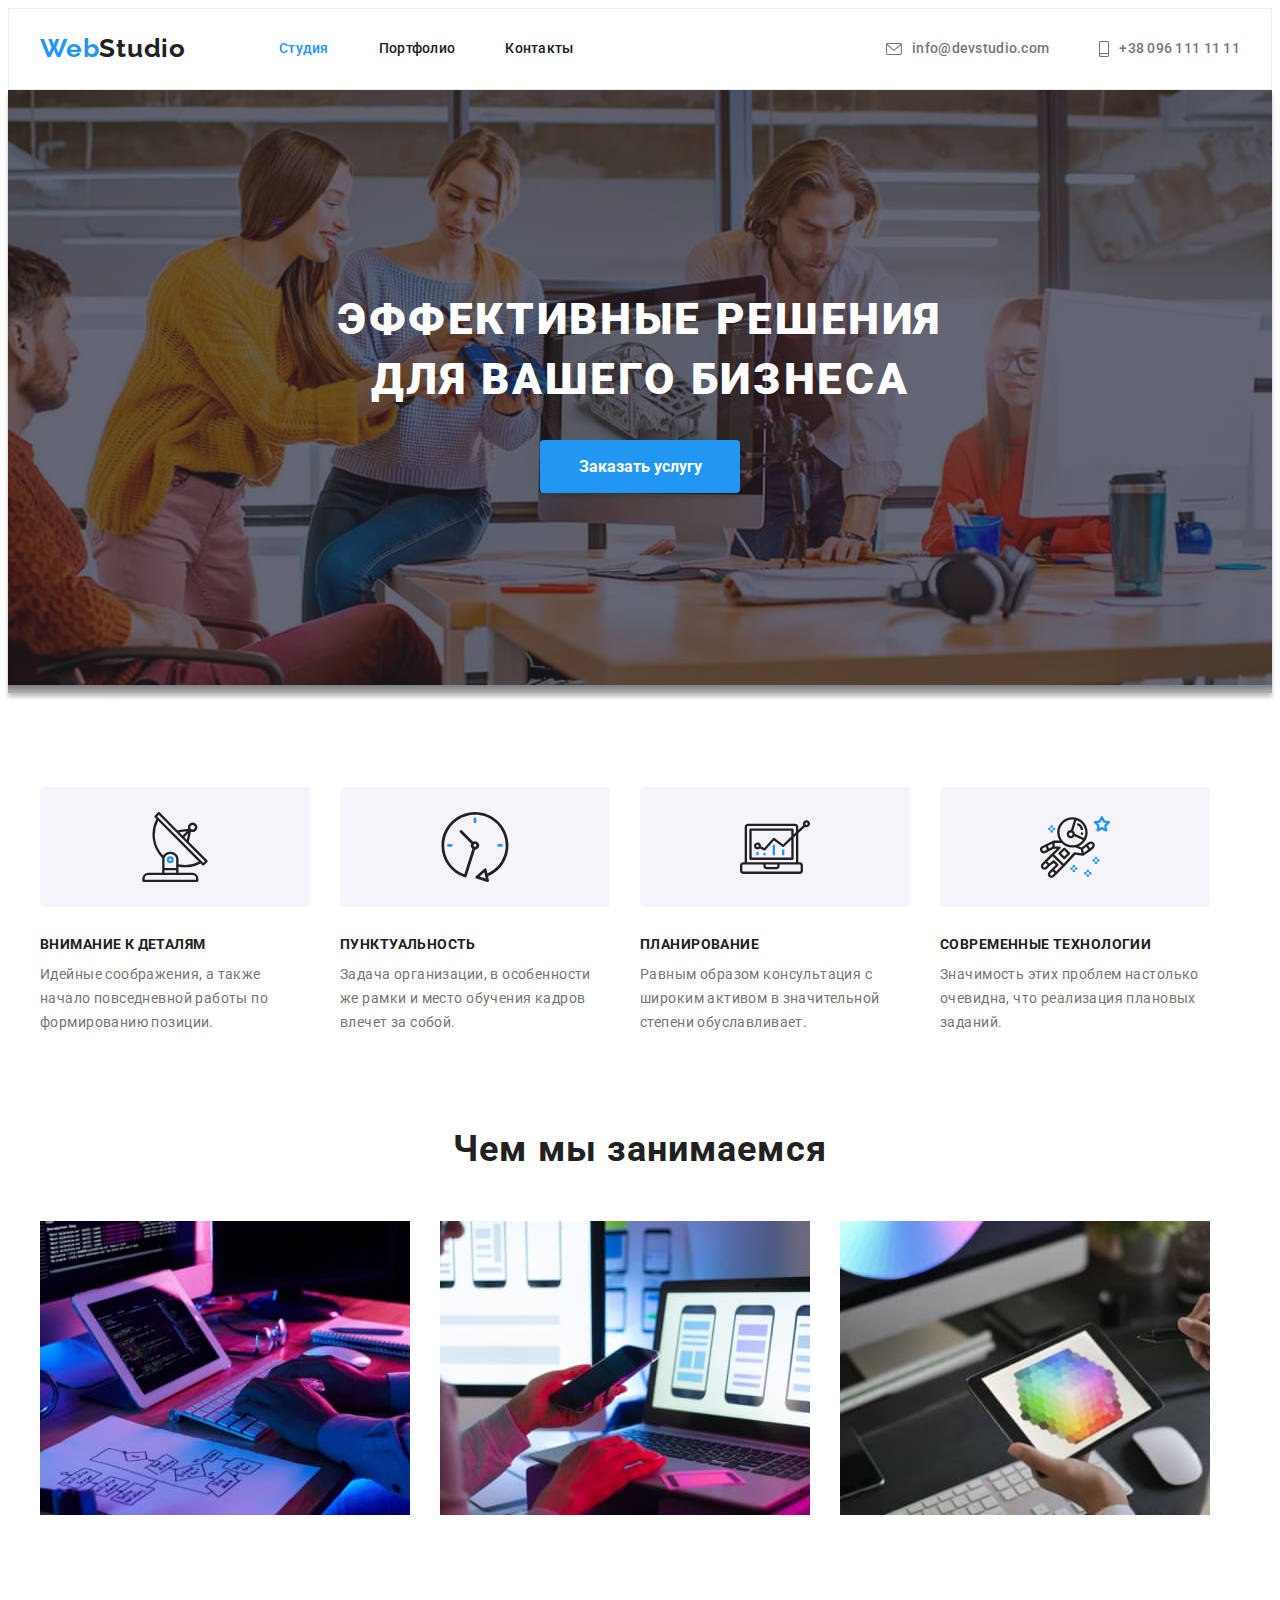
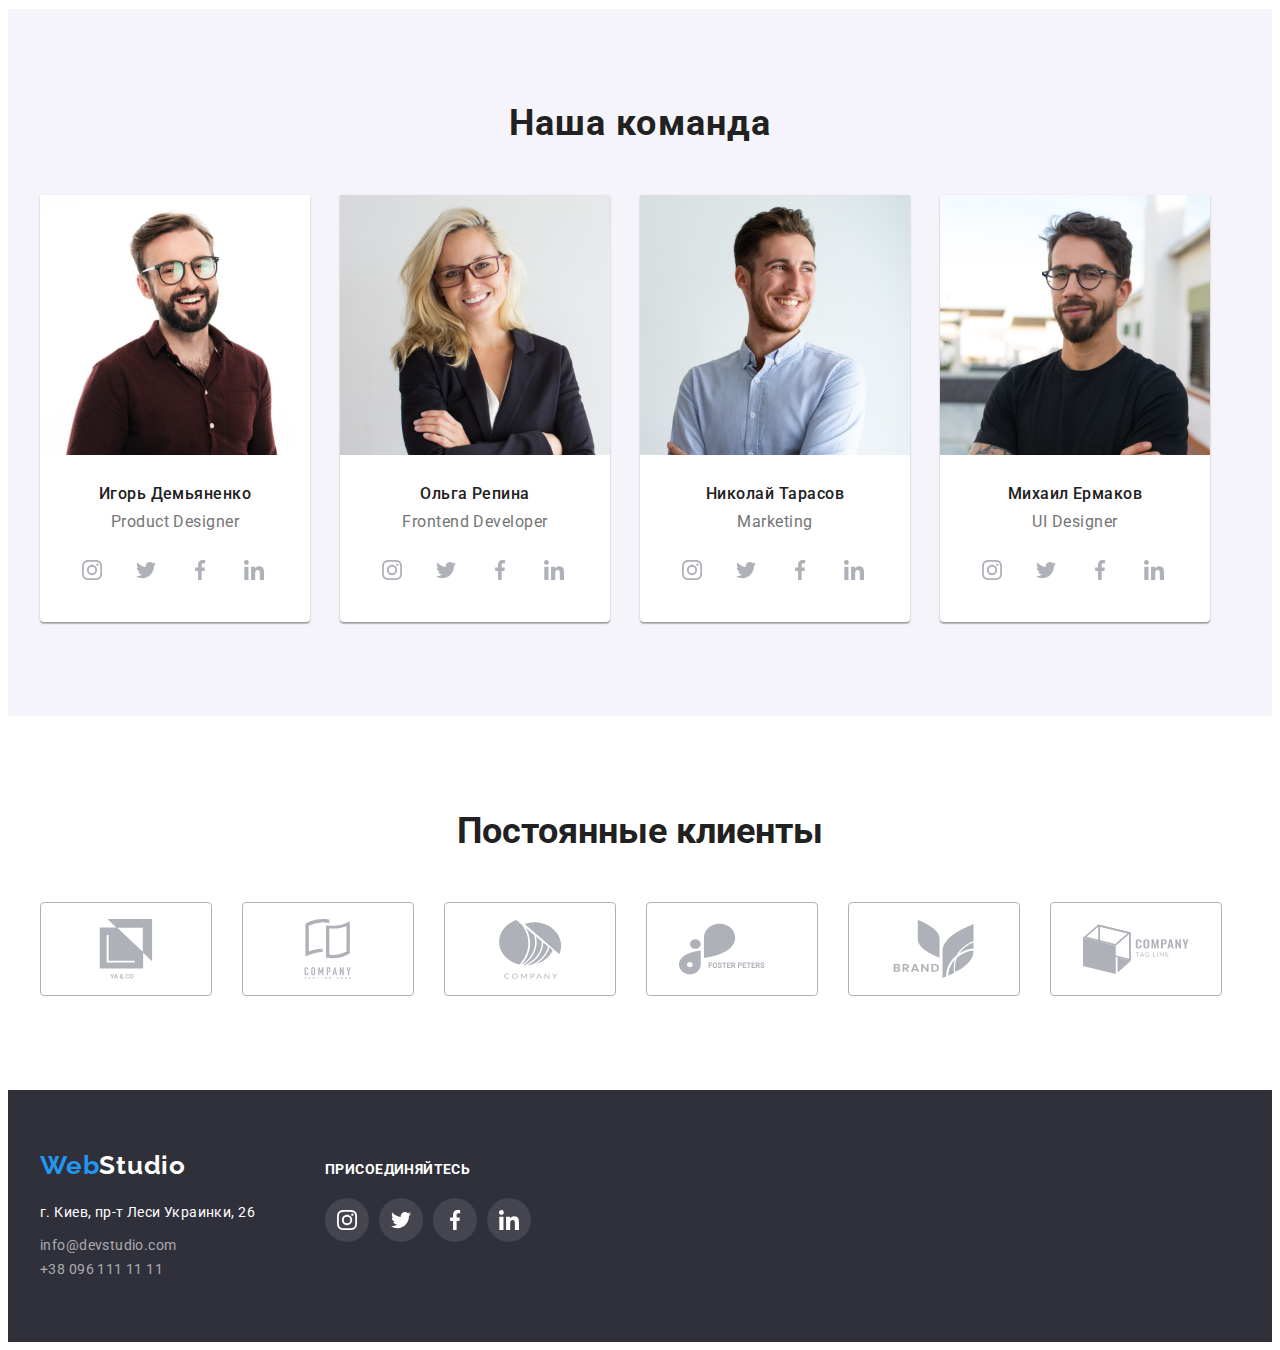
==== commit 9ef110b0: "выровняла текст в футере+исправила карточки команды" ====
--- a/index.html
+++ b/index.html
@@ -163,8 +163,6 @@
               <div class="team-blok">
                 <h3 class="name-title">Игорь Демьяненко</h3>
                 <p lang="en" class="profession">Product Designer</p>
-              </div>
-              <div class="team-social">
                 <ul class="icon-list">
                   <li class="icon-link">
                     <a class="link-icon" href="">
@@ -202,8 +200,6 @@
               <div class="team-blok">
                 <h3 class="name-title">Ольга Репина</h3>
                 <p lang="en" class="profession">Frontend Developer</p>
-              </div>
-              <div class="team-social">
                 <ul class="icon-list">
                   <li class="icon-link">
                     <a class="link-icon" href="">
@@ -242,8 +238,6 @@
               <div class="team-blok">
                 <h3 class="name-title">Николай Тарасов</h3>
                 <p lang="en" class="profession">Marketing</p>
-              </div>
-              <div class="team-social">
                 <ul class="icon-list">
                   <li class="icon-link">
                     <a class="link-icon" href="">
@@ -281,8 +275,6 @@
               <div class="team-blok">
                 <h3 class="name-title">Михаил Ермаков</h3>
                 <p lang="en" class="profession">UI Designer</p>
-              </div>
-              <div class="team-social">
                 <ul class="icon-list">
                   <li class="icon-link">
                     <a class="link-icon" href="">
@@ -385,7 +377,7 @@
           <address class="adress-item">
             <ul>
               <li class="adress">г. Киев, пр-т Леси Украинки, 26</li>
-              <li class="mail-adress">
+              <li class="mail">
                 <a href="mailto:info@devstudio.com" class="link footer-mail">info@devstudio.com</a>
               </li>
               <li>
@@ -395,7 +387,7 @@
           </address>
         </div>
         <div class="join">
-          <h1 class="join-title">Присоединяйтесь</h1>
+          <p class="join-title">Присоединяйтесь</p>
           <ul class="social">
             <li class="social-item">
               <a class="social-link" href="">
--- a/css/style.css
+++ b/css/style.css
@@ -330,12 +330,10 @@
   letter-spacing: 0.03em;
   color: var(--text-color);
   margin: 0;
+  margin-bottom: 16px;
 }
 .icon-list {
   display: flex;
-  margin-bottom: 30px;
-  margin-left: 32px;
-  margin-right: 32px;
 }
 .icon-list .icon-link + .icon-link {
   margin-left: 10px;
@@ -584,11 +582,13 @@
 }
 .logo-text {
   display: flex;
+  align-items: baseline;
 }
 
 /*--------join-footer---------*/
 
 .join-title {
+  margin-top: 0;
   margin-bottom: 20px;
   font-weight: 700;
   font-size: 14px;
